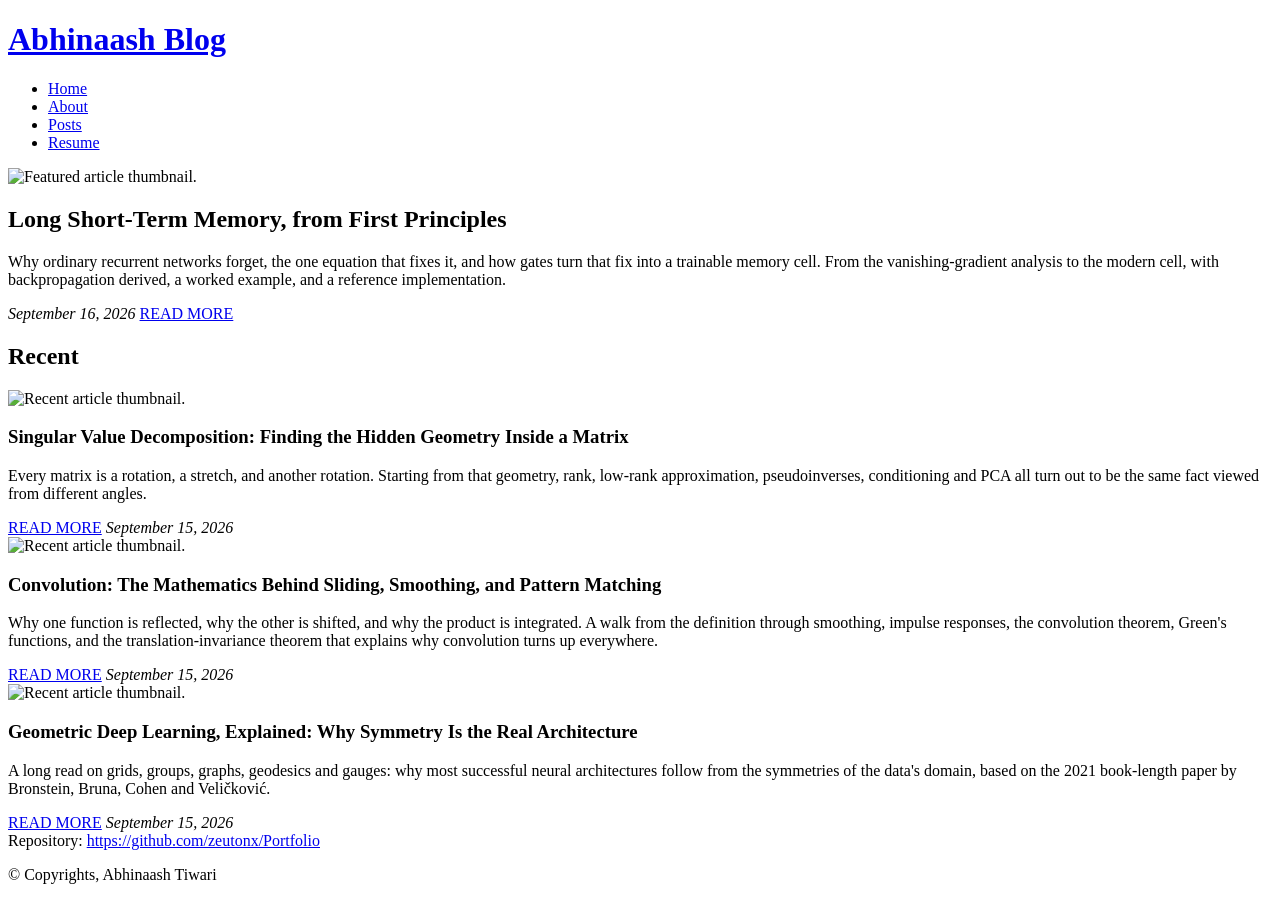
==== index.html @ e42468e2 "Add NEPSE-Data project and ORCID, move links to zeutonx GitHub" ====
<!doctype html>
<html lang="en">
<head>
	<meta charset="UTF-8">
	<meta name="author" content="Abhinaash Tiwari">
	<meta name="description" content="Abhinaash Tiwari's personal blog on mathematics, optimization theory, and applied analysis. This blog contains lecture notes, mathematical notes, and articles on various topics in mathematical optimization, including constrained optimization, non-convex optimization, numerical optimization, Lagrangian duality, KKT conditions, sensitivity analysis, and stability of optimization.">
	<meta name="keywords" content="mathematics, optimization theory, constrained optimization,non-convex optimization, numerical optimization, applied analysis,mathematical optimization, lagrangian duality, kkt conditions, sensitivity analysis,stability of optimization, proof-based mathematics, mathematical notes, lecture notes optimization">
	<meta name="viewport" content="width=device-width, initial-scale=1">
	<title>Abhinaash Blog</title>

	<link rel="icon" type="image/x-icon" href="#">
	<link rel="stylesheet" type="text/css" href="./assets/css/style.css">
	<link rel="stylesheet" type="text/css" href="./assets/css/article.css">
</head>
<body>
	<header class="container__">
		<h1 class="__header-title"><a href="./index.html">Abhinaash Blog</a></h1>
		<nav class="__header-nav">
			<ul>
				<li><a class="current-page__" href="./index.html">Home</a></li>
				<li><a href="./about.html">About</a></li>
				<li><a href="./posts.html">Posts</a></li>
				<li><a href="./resume.html">Resume</a></li>
			</ul>
		</nav>
	</header>

	<main class="container__">
		<section class="__article-featured-section">
			<article class="_article _article-featured">
				<img class="article-thumbnail_ article-featured-thumbnail_" src="https://picsum.photos/seed/lstm/800/400?grayscale" width="800" height="400" alt="Featured article thumbnail.">
				<h2 class="article-title_">Long Short-Term Memory, from First Principles</h2>
				<p class="article-description_">Why ordinary recurrent networks forget, the one equation that fixes it, and how gates turn that fix into a trainable memory cell. From the vanishing-gradient analysis to the modern cell, with backpropagation derived, a worked example, and a reference implementation.</p>
				<time class="article-date_" datetime="2026-09-16"><i>September 16, 2026</i></time>
				<a class="article-read-more_" href="./posts/lstm.html">READ MORE</a>
			</article>
		</section>

		<section class="__article-recent-section">
			<h2 class="_article-recent-section-title">Recent</h2>
			<div>
				<article class="_article _article-recent">
					<img class="article-thumbnail_" src="https://picsum.photos/seed/svd/800/400?grayscale" width="800" height="400" alt="Recent article thumbnail.">
					<h3 class="article-title_">Singular Value Decomposition: Finding the Hidden Geometry Inside a Matrix</h3>
					<p class="article-description_">Every matrix is a rotation, a stretch, and another rotation. Starting from that geometry, rank, low-rank approximation, pseudoinverses, conditioning and PCA all turn out to be the same fact viewed from different angles.</p>
					<div class="article-flex__">
						<a class="article-read-more_" href="./posts/svd.html">READ MORE</a>
						<time class="article-date_" datetime="2026-09-15"><i>September 15, 2026</i></time>
					</div>
				</article>

				<article class="_article _article-recent">
					<img class="article-thumbnail_" src="https://picsum.photos/seed/convolution/800/400?grayscale" width="800" height="400" alt="Recent article thumbnail.">
					<h3 class="article-title_">Convolution: The Mathematics Behind Sliding, Smoothing, and Pattern Matching</h3>
					<p class="article-description_">Why one function is reflected, why the other is shifted, and why the product is integrated. A walk from the definition through smoothing, impulse responses, the convolution theorem, Green's functions, and the translation-invariance theorem that explains why convolution turns up everywhere.</p>
					<div class="article-flex__">
						<a class="article-read-more_" href="./posts/convolution.html">READ MORE</a>
						<time class="article-date_" datetime="2026-09-15"><i>September 15, 2026</i></time>
					</div>
				</article>

				<article class="_article _article-recent">
					<img class="article-thumbnail_" src="https://picsum.photos/id/180/800/400?grayscale" width="800" height="400" alt="Recent article thumbnail.">
					<h3 class="article-title_">Geometric Deep Learning, Explained: Why Symmetry Is the Real Architecture</h3>
					<p class="article-description_">A long read on grids, groups, graphs, geodesics and gauges: why most successful neural architectures follow from the symmetries of the data's domain, based on the 2021 book-length paper by Bronstein, Bruna, Cohen and Veličković.</p>
					<div class="article-flex__">
						<a class="article-read-more_" href="./posts/geometric-deep-learning.html">READ MORE</a>
						<time class="article-date_" datetime="2026-09-15"><i>September 15, 2026</i></time>
					</div>
				</article>
			</div>
		</section>

		<div id="notice">
			Repository: <a href="https://github.com/zeutonx/Portfolio" target="_blank">https://github.com/zeutonx/Portfolio</a>
		</div>
	</main>

	<footer>
		<p class="__footer-copyright">&copy; Copyrights, Abhinaash Tiwari</p>
	</footer>
</body>
</html>
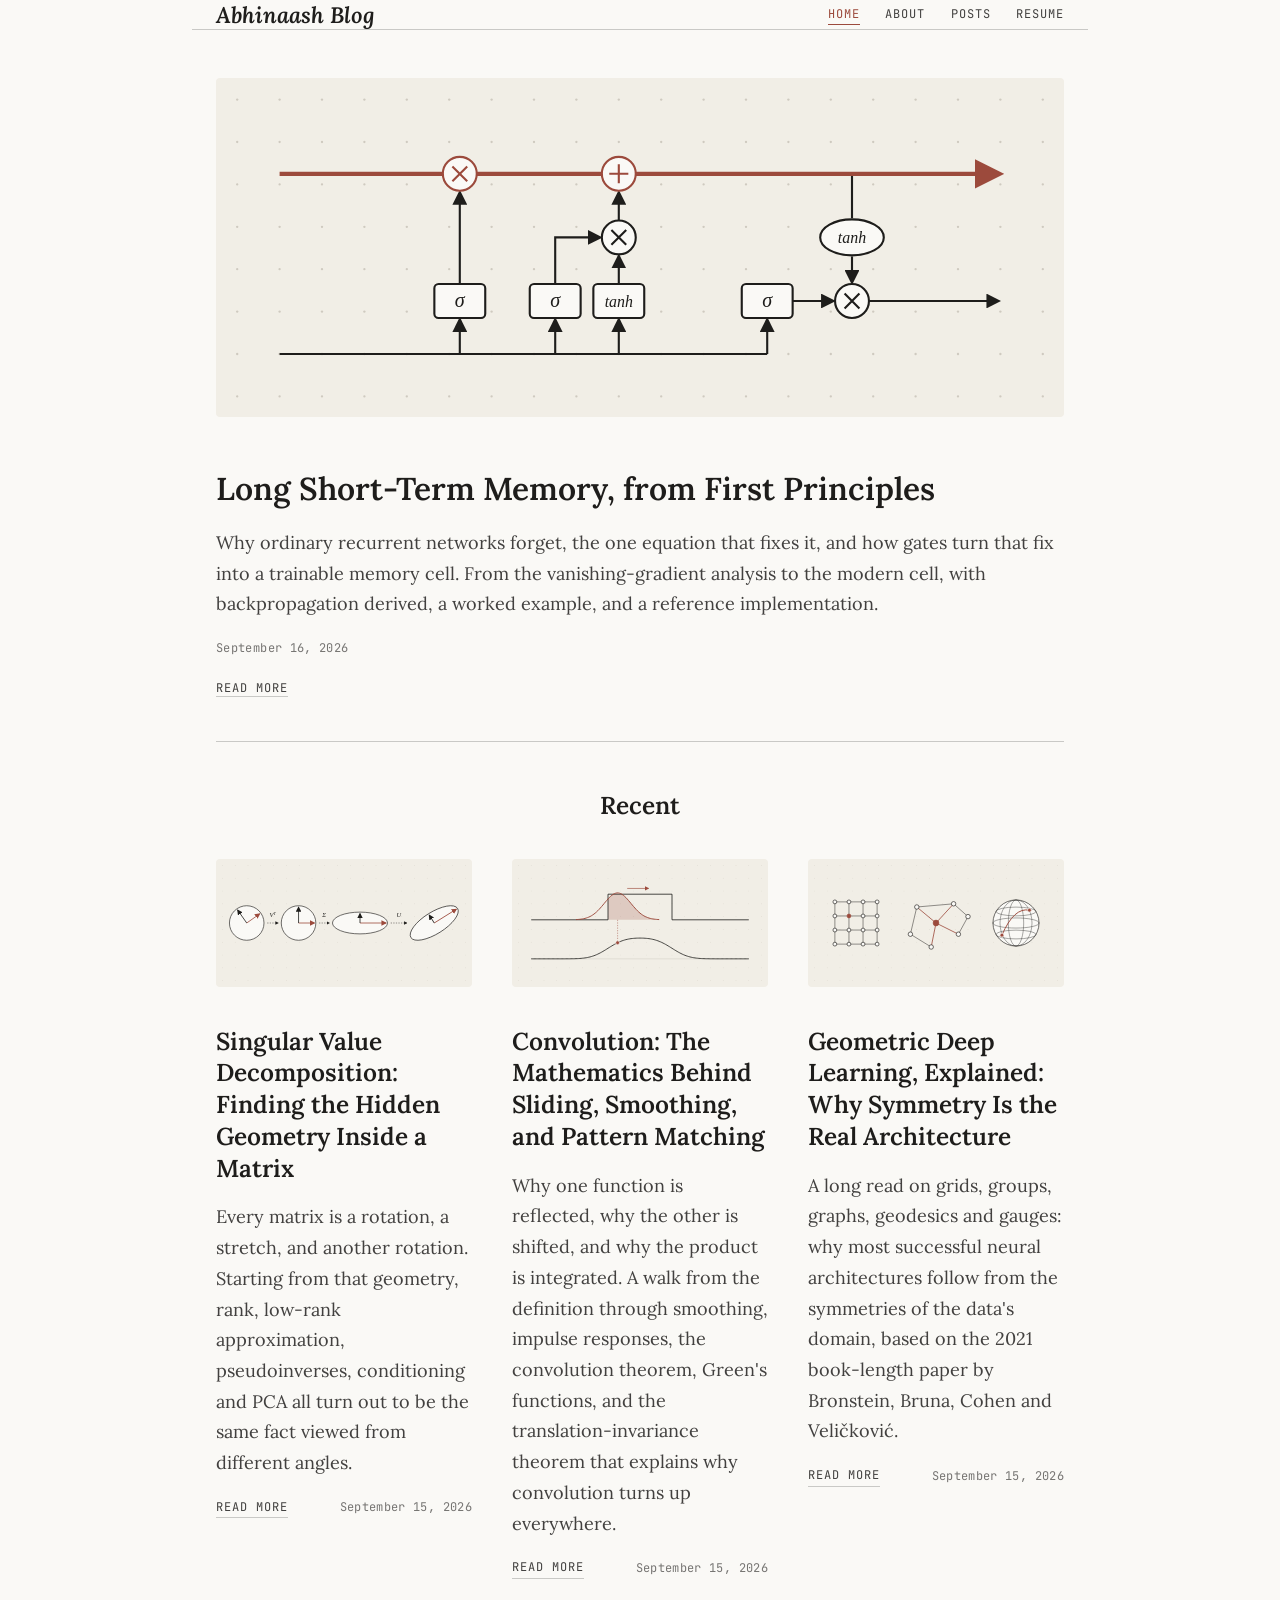
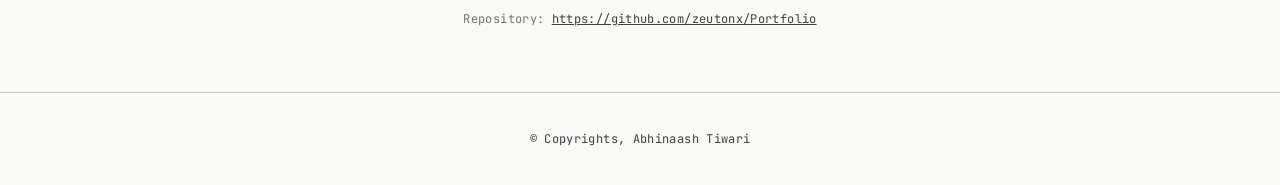
==== commit e6dbb571: "Improve SEO, unify typography and replace placeholder thumbnails Add per-page titles, descriptions, " ====
--- a/index.html
+++ b/index.html
@@ -2,15 +2,81 @@
 <html lang="en">
 <head>
 	<meta charset="UTF-8">
+	<meta name="viewport" content="width=device-width, initial-scale=1">
+	<title>Abhinaash Tiwari | Mathematics Notes and Essays</title>
+	<meta name="description" content="Proof-oriented notes and long-form essays on mathematics by Abhinaash Tiwari: optimization theory, linear algebra, optimal transport and geometric deep learning.">
 	<meta name="author" content="Abhinaash Tiwari">
-	<meta name="description" content="Abhinaash Tiwari's personal blog on mathematics, optimization theory, and applied analysis. This blog contains lecture notes, mathematical notes, and articles on various topics in mathematical optimization, including constrained optimization, non-convex optimization, numerical optimization, Lagrangian duality, KKT conditions, sensitivity analysis, and stability of optimization.">
-	<meta name="keywords" content="mathematics, optimization theory, constrained optimization,non-convex optimization, numerical optimization, applied analysis,mathematical optimization, lagrangian duality, kkt conditions, sensitivity analysis,stability of optimization, proof-based mathematics, mathematical notes, lecture notes optimization">
-	<meta name="viewport" content="width=device-width, initial-scale=1">
-	<title>Abhinaash Blog</title>
+	<meta name="keywords" content="Abhinaash Tiwari, mathematics blog, optimization theory, optimal transport, geometric deep learning, linear algebra, lecture notes, proof-based mathematics">
+	<meta name="robots" content="index, follow, max-image-preview:large">
+	<link rel="canonical" href="https://abhinaash.com.np/">
 
-	<link rel="icon" type="image/x-icon" href="#">
+	<meta property="og:type" content="website">
+	<meta property="og:site_name" content="Abhinaash Blog">
+	<meta property="og:locale" content="en_US">
+	<meta property="og:title" content="Abhinaash Tiwari | Mathematics Notes and Essays">
+	<meta property="og:description" content="Proof-oriented notes and long-form essays on mathematics by Abhinaash Tiwari: optimization theory, linear algebra, optimal transport and geometric deep learning.">
+	<meta property="og:url" content="https://abhinaash.com.np/">
+	<meta property="og:image" content="https://abhinaash.com.np/assets/images/profile-640.jpg">
+	<meta property="og:image:width" content="640">
+	<meta property="og:image:height" content="640">
+	<meta property="og:image:alt" content="Portrait of Abhinaash Tiwari">
+	<meta name="twitter:card" content="summary">
+	<meta name="twitter:title" content="Abhinaash Tiwari | Mathematics Notes and Essays">
+	<meta name="twitter:description" content="Proof-oriented notes and long-form essays on mathematics by Abhinaash Tiwari: optimization theory, linear algebra, optimal transport and geometric deep learning.">
+	<meta name="twitter:image" content="https://abhinaash.com.np/assets/images/profile-640.jpg">
+
+	<meta name="theme-color" content="#faf9f6">
+	<link rel="icon" type="image/svg+xml" href="./assets/images/favicon.svg">
+
+	<link rel="preconnect" href="https://fonts.googleapis.com">
+	<link rel="preconnect" href="https://fonts.gstatic.com" crossorigin>
+	<link rel="stylesheet" href="https://fonts.googleapis.com/css2?family=JetBrains+Mono:wght@400..600&family=Lora:ital,wght@0,400..600;1,400..600&display=swap">
 	<link rel="stylesheet" type="text/css" href="./assets/css/style.css">
 	<link rel="stylesheet" type="text/css" href="./assets/css/article.css">
+	<script type="application/ld+json">
+	{
+		"@context": "https://schema.org",
+		"@graph": [
+			{
+				"@type": "WebSite",
+				"@id": "https://abhinaash.com.np/#website",
+				"url": "https://abhinaash.com.np/",
+				"name": "Abhinaash Blog",
+				"description": "Proof-oriented notes and long-form essays on mathematics by Abhinaash Tiwari: optimization theory, linear algebra, optimal transport and geometric deep learning.",
+				"inLanguage": "en",
+				"publisher": {
+					"@id": "https://abhinaash.com.np/#person"
+				}
+			},
+			{
+				"@type": "Person",
+				"@id": "https://abhinaash.com.np/#person",
+				"name": "Abhinaash Tiwari",
+				"url": "https://abhinaash.com.np/about.html",
+				"image": "https://abhinaash.com.np/assets/images/profile-640.jpg",
+				"jobTitle": "MSc Mathematics student",
+				"affiliation": {
+					"@type": "CollegeOrUniversity",
+					"name": "University of Potsdam"
+				},
+				"alumniOf": {
+					"@type": "CollegeOrUniversity",
+					"name": "Kathmandu University"
+				},
+				"knowsAbout": [
+					"Optimization theory",
+					"Optimal transport",
+					"Geometric deep learning",
+					"Applied analysis"
+				],
+				"sameAs": [
+					"https://github.com/zeutonx",
+					"https://orcid.org/0009-0005-1467-2240"
+				]
+			}
+		]
+	}
+	</script>
 </head>
 <body>
 	<header class="container__">
@@ -28,10 +94,10 @@
 	<main class="container__">
 		<section class="__article-featured-section">
 			<article class="_article _article-featured">
-				<img class="article-thumbnail_ article-featured-thumbnail_" src="https://picsum.photos/seed/lstm/800/400?grayscale" width="800" height="400" alt="Featured article thumbnail.">
+				<img class="article-thumbnail_ article-featured-thumbnail_" src="./assets/images/thumbnails/lstm.svg" width="800" height="400" alt="">
 				<h2 class="article-title_">Long Short-Term Memory, from First Principles</h2>
 				<p class="article-description_">Why ordinary recurrent networks forget, the one equation that fixes it, and how gates turn that fix into a trainable memory cell. From the vanishing-gradient analysis to the modern cell, with backpropagation derived, a worked example, and a reference implementation.</p>
-				<time class="article-date_" datetime="2026-09-16"><i>September 16, 2026</i></time>
+				<time class="article-date_" datetime="2026-09-16">September 16, 2026</time>
 				<a class="article-read-more_" href="./posts/lstm.html">READ MORE</a>
 			</article>
 		</section>
@@ -40,39 +106,39 @@
 			<h2 class="_article-recent-section-title">Recent</h2>
 			<div>
 				<article class="_article _article-recent">
-					<img class="article-thumbnail_" src="https://picsum.photos/seed/svd/800/400?grayscale" width="800" height="400" alt="Recent article thumbnail.">
+					<img class="article-thumbnail_" src="./assets/images/thumbnails/svd.svg" width="800" height="400" alt="" loading="lazy" decoding="async">
 					<h3 class="article-title_">Singular Value Decomposition: Finding the Hidden Geometry Inside a Matrix</h3>
 					<p class="article-description_">Every matrix is a rotation, a stretch, and another rotation. Starting from that geometry, rank, low-rank approximation, pseudoinverses, conditioning and PCA all turn out to be the same fact viewed from different angles.</p>
 					<div class="article-flex__">
 						<a class="article-read-more_" href="./posts/svd.html">READ MORE</a>
-						<time class="article-date_" datetime="2026-09-15"><i>September 15, 2026</i></time>
+						<time class="article-date_" datetime="2026-09-15">September 15, 2026</time>
 					</div>
 				</article>
 
 				<article class="_article _article-recent">
-					<img class="article-thumbnail_" src="https://picsum.photos/seed/convolution/800/400?grayscale" width="800" height="400" alt="Recent article thumbnail.">
+					<img class="article-thumbnail_" src="./assets/images/thumbnails/convolution.svg" width="800" height="400" alt="" loading="lazy" decoding="async">
 					<h3 class="article-title_">Convolution: The Mathematics Behind Sliding, Smoothing, and Pattern Matching</h3>
 					<p class="article-description_">Why one function is reflected, why the other is shifted, and why the product is integrated. A walk from the definition through smoothing, impulse responses, the convolution theorem, Green's functions, and the translation-invariance theorem that explains why convolution turns up everywhere.</p>
 					<div class="article-flex__">
 						<a class="article-read-more_" href="./posts/convolution.html">READ MORE</a>
-						<time class="article-date_" datetime="2026-09-15"><i>September 15, 2026</i></time>
+						<time class="article-date_" datetime="2026-09-15">September 15, 2026</time>
 					</div>
 				</article>
 
 				<article class="_article _article-recent">
-					<img class="article-thumbnail_" src="https://picsum.photos/id/180/800/400?grayscale" width="800" height="400" alt="Recent article thumbnail.">
+					<img class="article-thumbnail_" src="./assets/images/thumbnails/geometric-deep-learning.svg" width="800" height="400" alt="" loading="lazy" decoding="async">
 					<h3 class="article-title_">Geometric Deep Learning, Explained: Why Symmetry Is the Real Architecture</h3>
 					<p class="article-description_">A long read on grids, groups, graphs, geodesics and gauges: why most successful neural architectures follow from the symmetries of the data's domain, based on the 2021 book-length paper by Bronstein, Bruna, Cohen and Veličković.</p>
 					<div class="article-flex__">
 						<a class="article-read-more_" href="./posts/geometric-deep-learning.html">READ MORE</a>
-						<time class="article-date_" datetime="2026-09-15"><i>September 15, 2026</i></time>
+						<time class="article-date_" datetime="2026-09-15">September 15, 2026</time>
 					</div>
 				</article>
 			</div>
 		</section>
 
 		<div id="notice">
-			Repository: <a href="https://github.com/zeutonx/Portfolio" target="_blank">https://github.com/zeutonx/Portfolio</a>
+			Repository: <a href="https://github.com/zeutonx/Portfolio" target="_blank" rel="noopener">https://github.com/zeutonx/Portfolio</a>
 		</div>
 	</main>
 
--- a/assets/css/style.css
+++ b/assets/css/style.css
@@ -0,0 +1,247 @@
+/* Fonts (Lora, JetBrains Mono) are loaded from a <link> in each page's <head>. */
+
+:root {
+	/* Scales gently with viewport so the wide column keeps a readable line length */
+	--font-size-primary: clamp(1rem, 0.85rem + 0.35vw, 1.2rem);
+	--font-size-secondary: 0.75rem; /* 12px: every monospace label, date and caption tag */
+	--font-size-small: 0.93em;      /* notes and figure captions */
+	--font-size-code: 0.85em;
+
+	/* Heading scale, relative to the body size */
+	--font-size-h1: 1.75em;
+	--font-size-h2: 1.35em;
+	--font-size-h3: 1.12em;
+
+	/* Weights: only these are loaded */
+	--weight-regular: 400;
+	--weight-medium: 500;
+	--weight-bold: 600;
+
+	/* Letter-spacing for monospace text */
+	--tracking-label: 0.08em; /* uppercase labels */
+	--tracking-mono: 0.03em;  /* mixed-case monospace */
+
+	--paper: #faf9f6;
+	--ink: #1e1d1b;
+
+	--foreground: rgba(30, 29, 27, 0.84);
+	--muted: rgba(30, 29, 27, 0.6);
+
+	--rule-color: rgba(30, 29, 27, 0.22);
+	--border-color: var(--rule-color);
+	--border-shorthand: 0.063rem solid var(--border-color);
+
+	--accent: #9c4a3c;
+
+	--font-serif: 'Lora', Georgia, 'Times New Roman', serif;
+	--font-mono: 'JetBrains Mono', 'SFMono-Regular', Menlo, Consolas, monospace;
+
+	--content-width: 70vw;
+
+	/* Button */
+	--button-hover-foreground: var(--paper);
+	--button-hover-backround: var(--ink);
+	--font-size-button: 0.75rem; /* 12px */
+
+	--seven: 0.438rem; /* 7px */
+	--twelve: 0.75rem; /* 12px */
+}
+
+*, *::before, *::after {
+	color: var(--foreground);
+	box-sizing: border-box;
+}
+
+html {
+	background: var(--paper);
+	-webkit-text-size-adjust: 100%;
+	text-size-adjust: 100%;
+}
+
+body {
+	min-height: 100vh;
+	margin: 0;
+	font-family: var(--font-serif);
+	font-size: var(--font-size-primary);
+	font-weight: var(--weight-regular);
+	line-height: 1.7;
+	background: var(--paper);
+	-webkit-font-smoothing: antialiased;
+	-moz-osx-font-smoothing: grayscale;
+}
+
+h1, h2, h3, h4, h5, h6 {
+	font-family: var(--font-serif);
+	font-weight: var(--weight-bold);
+	line-height: 1.3;
+	color: var(--ink);
+}
+
+h1 { font-size: var(--font-size-h1); }
+h2 { font-size: var(--font-size-h2); }
+h3 { font-size: var(--font-size-h3); }
+h4, h5, h6 { font-size: 1em; }
+
+main h1, main h2, main h3, main h4 {
+	margin-block-start: 1.6em;
+	margin-block-end: 0.6em;
+}
+
+strong, b {
+	font-weight: var(--weight-bold);
+}
+
+/* Form controls and SVG text do not inherit the page fonts by default */
+button, input, select, textarea {
+	font: inherit;
+}
+
+code, kbd, samp, pre {
+	font-family: var(--font-mono);
+	font-size: var(--font-size-code);
+}
+
+pre code {
+	font-size: inherit;
+}
+
+/* Dates read the same everywhere: post cards, post headers, resume entries */
+time {
+	font-family: var(--font-mono);
+	font-size: var(--font-size-secondary);
+	font-style: normal;
+	letter-spacing: var(--tracking-mono);
+	color: var(--muted);
+	white-space: nowrap;
+}
+
+li::marker {
+	color: var(--accent);
+}
+
+img {
+	display: block;
+	height: auto;
+	max-width: 100%;
+	border-radius: 0.25rem;
+}
+
+.container__ {
+	width: var(--content-width);
+	margin-inline: auto;
+	padding: 0 calc(var(--twelve) * 2);
+}
+
+/* Header */
+
+header {
+	display: flex;
+	justify-content: space-between;
+	align-items: center;
+	border-block-end: var(--border-shorthand);
+	margin-block-end: 3rem;
+	padding-block: 1.5rem;
+}
+
+/* An <h1> on the listing pages, a <p> everywhere else, so it sets its own type. */
+.__header-title {
+	margin: 0;
+	font-family: var(--font-serif);
+	font-size: 1.4rem;
+	line-height: 1.3;
+}
+
+.__header-title a {
+	font-style: italic;
+	font-weight: var(--weight-bold);
+	color: var(--ink);
+}
+
+header a {
+	padding-block-end: 0.125rem;
+	text-decoration: none;
+}
+
+.__header-nav ul {
+	display: flex;
+	gap: 1.6rem;
+	margin: 0;
+	padding: 0;
+	list-style-type: none;
+	font-family: var(--font-mono);
+	font-size: var(--font-size-secondary);
+	text-transform: uppercase;
+	letter-spacing: var(--tracking-label);
+}
+
+.current-page__ {
+	border-block-end: 0.0625rem solid var(--accent);
+	color: var(--accent);
+}
+
+/* Footer */
+
+footer {
+	background: transparent;
+	border-block-start: var(--border-shorthand);
+	padding: 1.5rem calc(var(--twelve) * 2);
+	margin-block-start: 4rem;
+	text-align: center;
+
+	font-family: var(--font-mono);
+	font-size: var(--font-size-secondary);
+	letter-spacing: var(--tracking-mono);
+
+	position: sticky;
+	inset-block-start: 100%;
+}
+
+.__footer-copyright {
+	color: inherit;
+}
+
+/* Notice / Link */
+
+#notice {
+	margin-top: 2rem;
+	padding: 0 var(--seven);
+	font-family: var(--font-mono);
+	font-size: var(--font-size-secondary);
+	letter-spacing: var(--tracking-mono);
+	color: var(--muted);
+	text-align: center;
+	line-height: 1.4;
+	word-wrap: break-word;
+}
+
+/* Media Query */
+
+@media (hover: hover) {
+	.__header-nav ul li a:hover {
+		border-block-end: 0.0625rem solid var(--accent);
+	}
+}
+
+@media (max-width: 48rem) {
+	:root {
+		--content-width: 100%;
+	}
+}
+
+@media (max-width: 30rem) {
+	header {
+		flex-direction: column;
+	}
+
+	.__header-title {
+		margin-block-end: 0.67rem;
+	}
+
+	.__header-nav {
+		margin-block-end: 1.5rem;
+	}
+
+	.__header-nav ul {
+		gap: 2.25rem;
+	}
+}
--- a/assets/css/article.css
+++ b/assets/css/article.css
@@ -0,0 +1,75 @@
+._article {
+	margin-block-end: 2.5rem;
+}
+
+.article-thumbnail_ {
+	width: 100%;
+	aspect-ratio: 2 / 1;
+	object-fit: cover;
+}
+
+.article-flex__ {
+	display: flex;
+	justify-content: space-between;
+	align-items: center;
+}
+
+.article-read-more_ {
+	font-family: var(--font-mono);
+	font-size: var(--font-size-secondary);
+	text-transform: uppercase;
+	letter-spacing: var(--tracking-label);
+	text-decoration: none;
+	border-block-end: var(--border-shorthand);
+}
+
+/* Card titles are one size whatever heading level the page gives them */
+.article-title_ {
+	font-size: var(--font-size-h2);
+}
+
+._article-featured .article-title_ {
+	font-size: var(--font-size-h1);
+}
+
+/* Featured Section / Featured Article */
+
+.__article-featured-section {
+	border-block-end: var(--border-shorthand);
+	margin-block-end: 3rem;
+}
+
+._article-featured .article-featured-thumbnail_ {
+	aspect-ratio: 5 / 2;
+}
+
+._article-featured .article-date_ {
+	display: block;
+	margin-block-end: 1em;
+}
+
+/* Recent Section */
+
+._article-recent-section-title {
+	text-align: center;
+	margin-block-end: 1.5em;
+}
+
+.__article-recent-section > div {
+	display: grid;
+	grid-template-columns: repeat(auto-fit, minmax(16rem, 1fr));
+	gap: 2.5rem;
+}
+
+/* Posts index */
+
+.__all-articles-section {
+	display: grid;
+	grid-template-columns: repeat(auto-fill, minmax(20rem, 1fr));
+	gap: 2.5rem 3rem;
+}
+
+.__article-recent-section > div > ._article,
+.__all-articles-section > ._article {
+	margin-block-end: 0;
+}
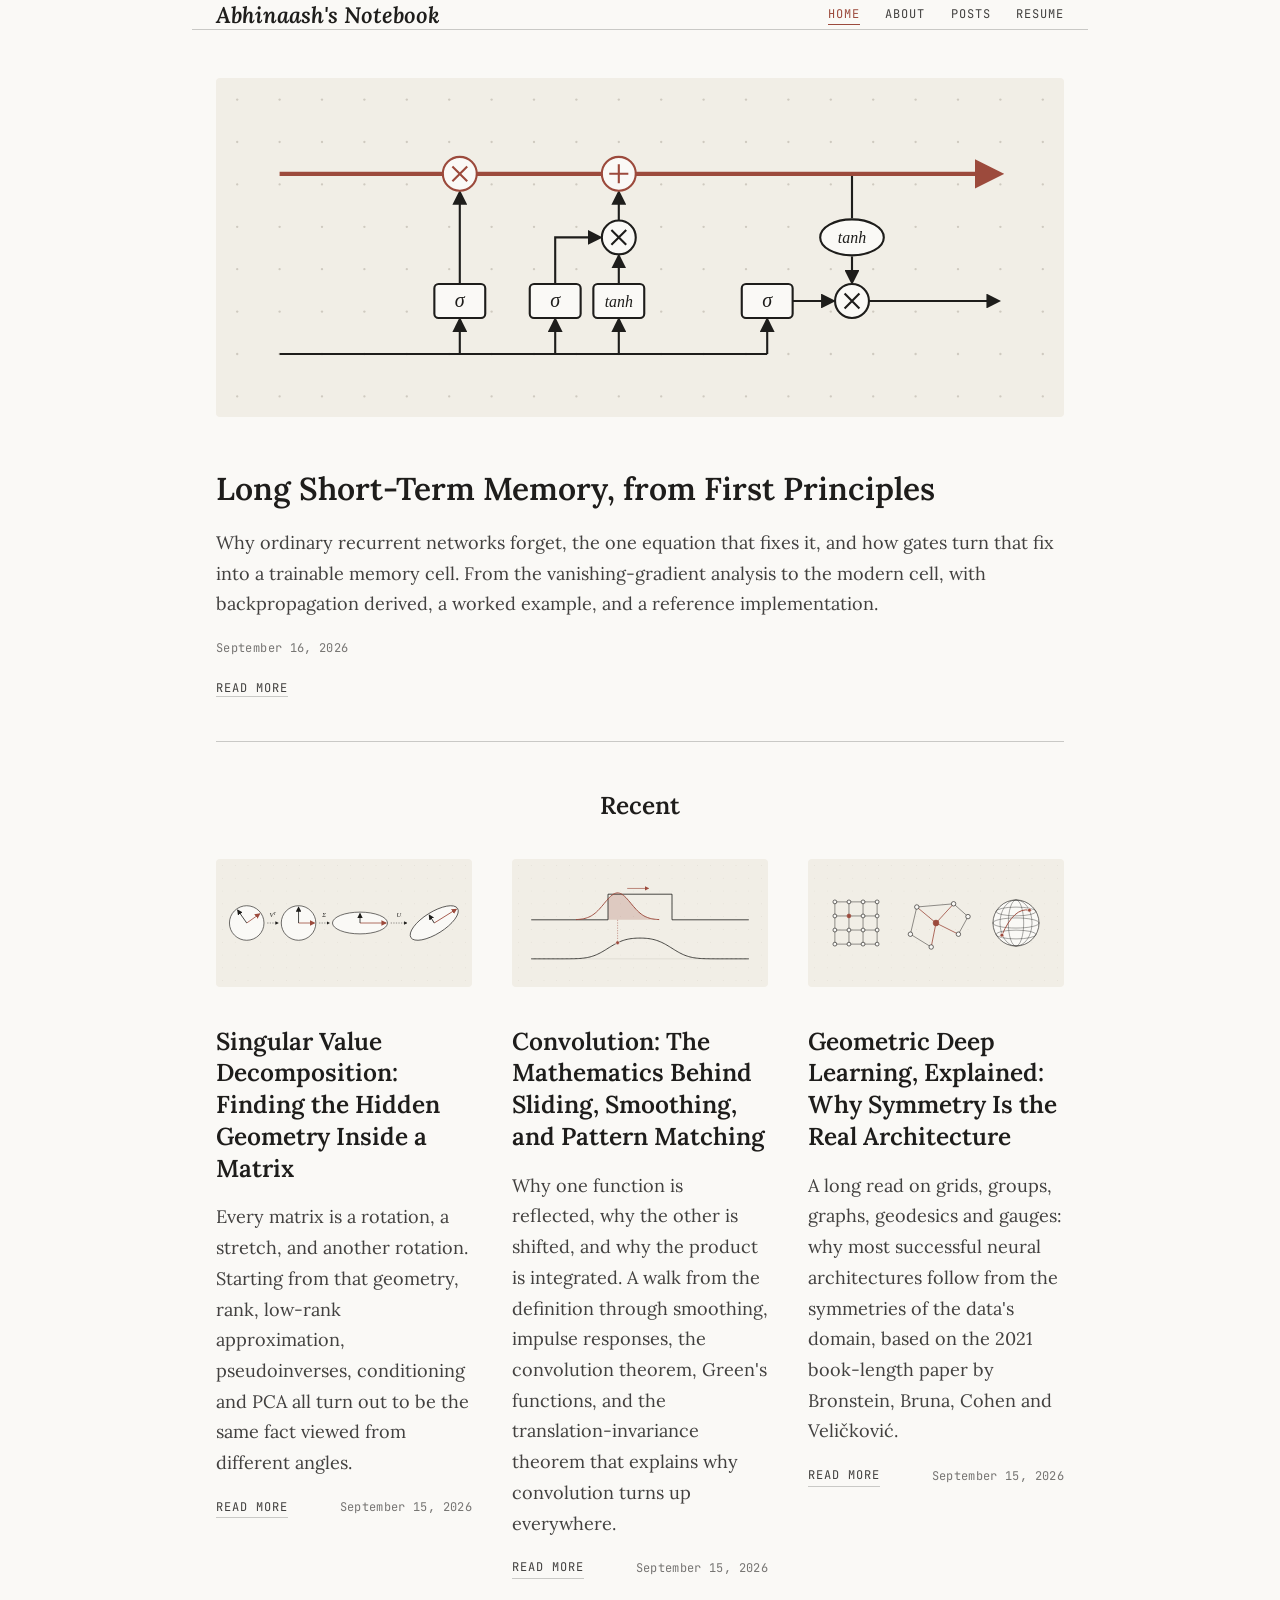
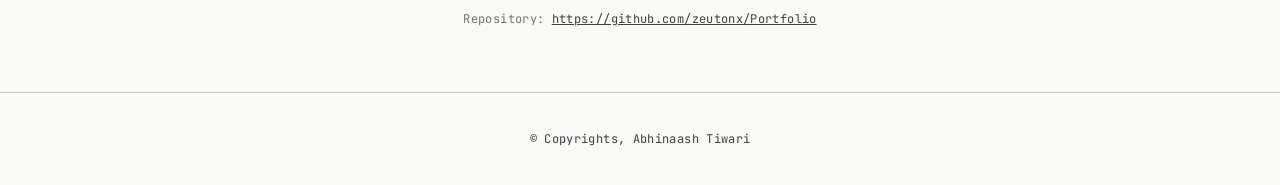
==== commit ba94e050: "Rename site to Abhinaash's Notebook" ====
--- a/index.html
+++ b/index.html
@@ -11,7 +11,7 @@
 	<link rel="canonical" href="https://abhinaash.com.np/">
 
 	<meta property="og:type" content="website">
-	<meta property="og:site_name" content="Abhinaash Blog">
+	<meta property="og:site_name" content="Abhinaash's Notebook">
 	<meta property="og:locale" content="en_US">
 	<meta property="og:title" content="Abhinaash Tiwari | Mathematics Notes and Essays">
 	<meta property="og:description" content="Proof-oriented notes and long-form essays on mathematics by Abhinaash Tiwari: optimization theory, linear algebra, optimal transport and geometric deep learning.">
@@ -41,7 +41,7 @@
 				"@type": "WebSite",
 				"@id": "https://abhinaash.com.np/#website",
 				"url": "https://abhinaash.com.np/",
-				"name": "Abhinaash Blog",
+				"name": "Abhinaash's Notebook",
 				"description": "Proof-oriented notes and long-form essays on mathematics by Abhinaash Tiwari: optimization theory, linear algebra, optimal transport and geometric deep learning.",
 				"inLanguage": "en",
 				"publisher": {
@@ -80,7 +80,7 @@
 </head>
 <body>
 	<header class="container__">
-		<h1 class="__header-title"><a href="./index.html">Abhinaash Blog</a></h1>
+		<h1 class="__header-title"><a href="./index.html">Abhinaash's Notebook</a></h1>
 		<nav class="__header-nav">
 			<ul>
 				<li><a class="current-page__" href="./index.html">Home</a></li>
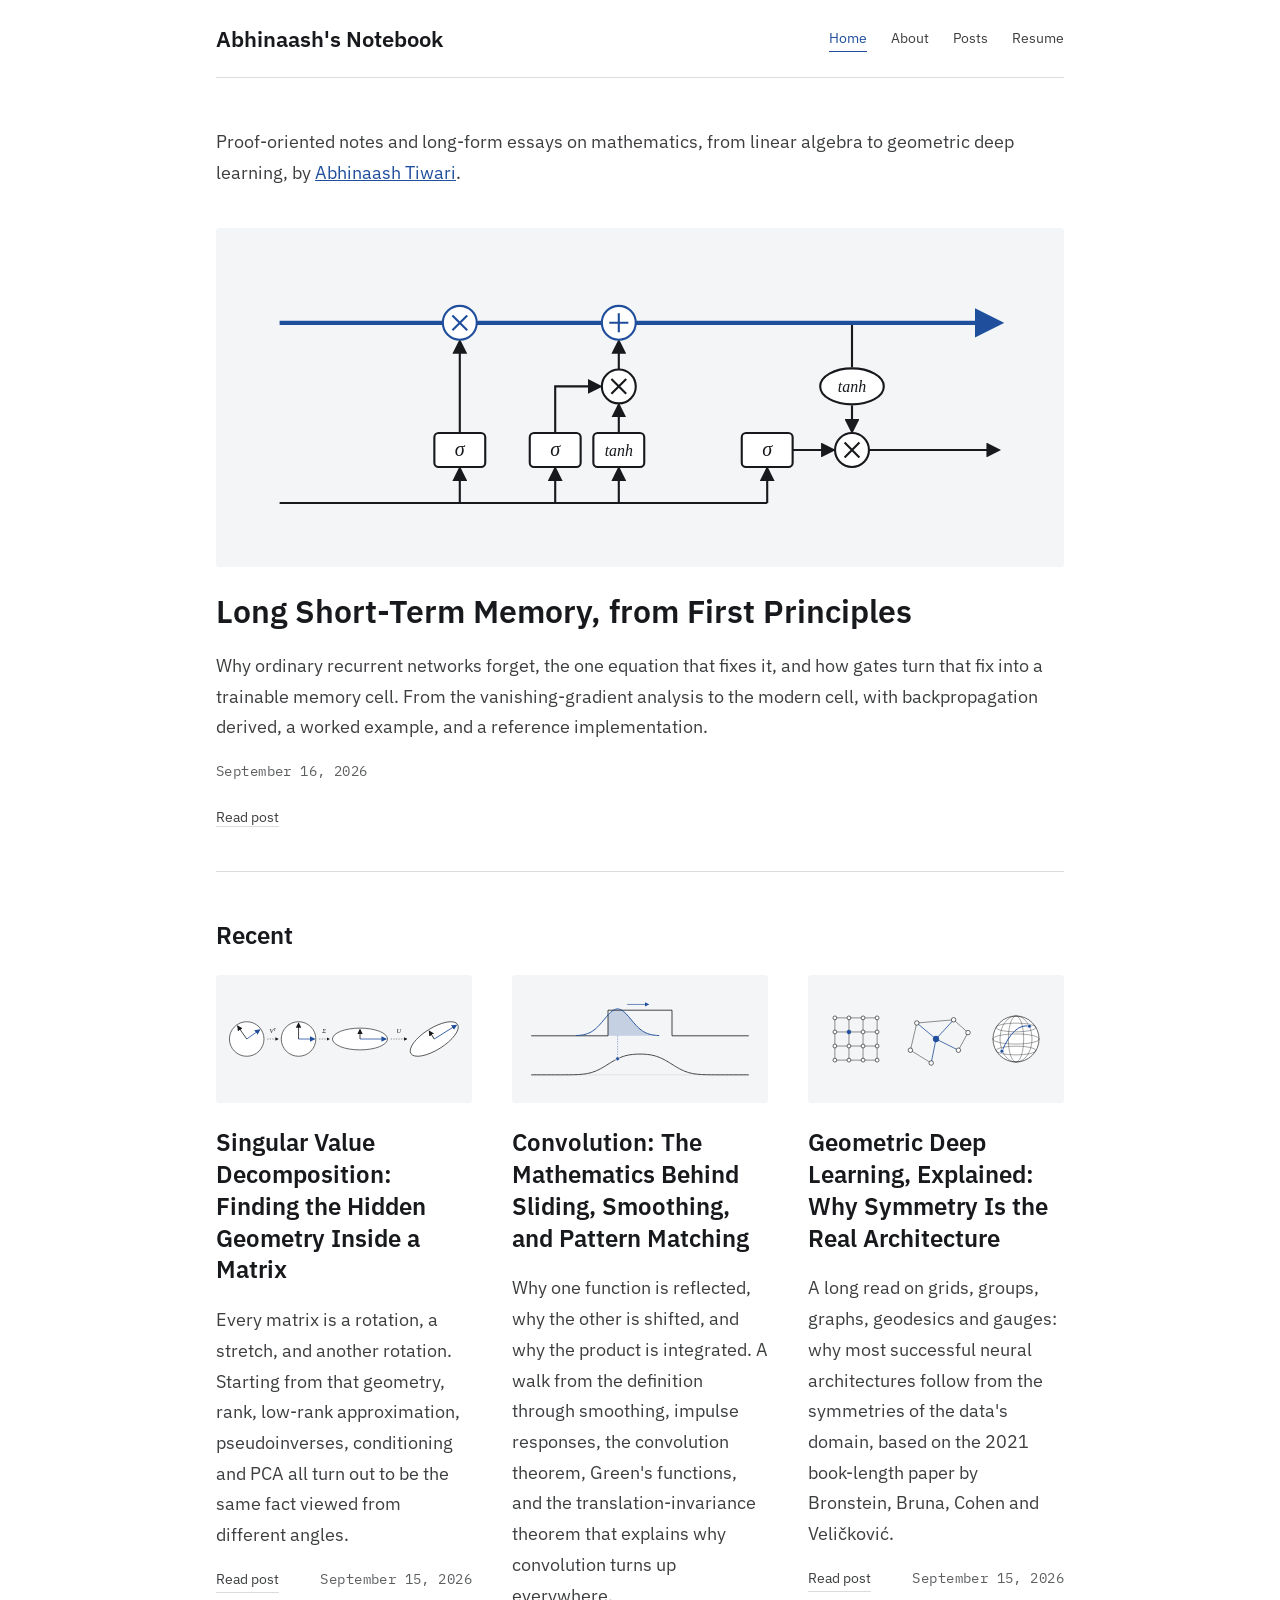
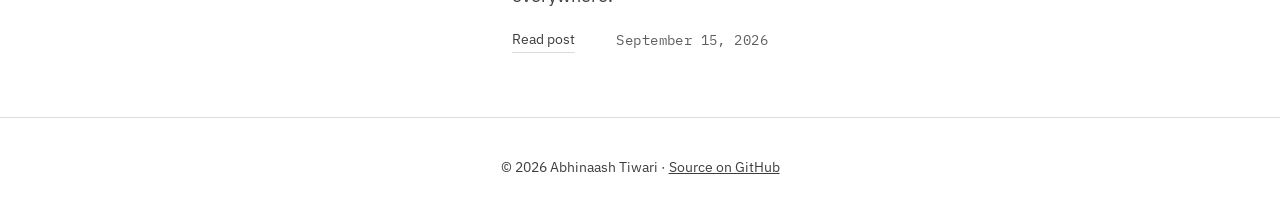
==== commit 79743324: "Redesign typography, palette and spacing; add social previews and accessibility fixes" ====
--- a/index.html
+++ b/index.html
@@ -16,21 +16,22 @@
 	<meta property="og:title" content="Abhinaash Tiwari | Mathematics Notes and Essays">
 	<meta property="og:description" content="Proof-oriented notes and long-form essays on mathematics by Abhinaash Tiwari: optimization theory, linear algebra, optimal transport and geometric deep learning.">
 	<meta property="og:url" content="https://abhinaash.com.np/">
-	<meta property="og:image" content="https://abhinaash.com.np/assets/images/profile-640.jpg">
-	<meta property="og:image:width" content="640">
-	<meta property="og:image:height" content="640">
-	<meta property="og:image:alt" content="Portrait of Abhinaash Tiwari">
-	<meta name="twitter:card" content="summary">
+	<meta property="og:image" content="https://abhinaash.com.np/assets/images/social/site.png">
+	<meta property="og:image:width" content="1200">
+	<meta property="og:image:height" content="630">
+	<meta property="og:image:alt" content="Abhinaash's Notebook: mathematics notes and essays">
+	<meta name="twitter:card" content="summary_large_image">
 	<meta name="twitter:title" content="Abhinaash Tiwari | Mathematics Notes and Essays">
 	<meta name="twitter:description" content="Proof-oriented notes and long-form essays on mathematics by Abhinaash Tiwari: optimization theory, linear algebra, optimal transport and geometric deep learning.">
-	<meta name="twitter:image" content="https://abhinaash.com.np/assets/images/profile-640.jpg">
+	<meta name="twitter:image" content="https://abhinaash.com.np/assets/images/social/site.png">
 
-	<meta name="theme-color" content="#faf9f6">
+	<meta name="theme-color" content="#ffffff">
 	<link rel="icon" type="image/svg+xml" href="./assets/images/favicon.svg">
+	<link rel="apple-touch-icon" href="./assets/images/apple-touch-icon.png">
 
 	<link rel="preconnect" href="https://fonts.googleapis.com">
 	<link rel="preconnect" href="https://fonts.gstatic.com" crossorigin>
-	<link rel="stylesheet" href="https://fonts.googleapis.com/css2?family=JetBrains+Mono:wght@400..600&family=Lora:ital,wght@0,400..600;1,400..600&display=swap">
+	<link rel="stylesheet" href="https://fonts.googleapis.com/css2?family=IBM+Plex+Mono:wght@400;500;600&family=IBM+Plex+Sans:ital,wght@0,400;0,500;0,600;1,400;1,600&display=swap">
 	<link rel="stylesheet" type="text/css" href="./assets/css/style.css">
 	<link rel="stylesheet" type="text/css" href="./assets/css/article.css">
 	<script type="application/ld+json">
@@ -54,11 +55,7 @@
 				"name": "Abhinaash Tiwari",
 				"url": "https://abhinaash.com.np/about.html",
 				"image": "https://abhinaash.com.np/assets/images/profile-640.jpg",
-				"jobTitle": "MSc Mathematics student",
-				"affiliation": {
-					"@type": "CollegeOrUniversity",
-					"name": "University of Potsdam"
-				},
+				"description": "Computational mathematics graduate of Kathmandu University",
 				"alumniOf": {
 					"@type": "CollegeOrUniversity",
 					"name": "Kathmandu University"
@@ -79,11 +76,12 @@
 	</script>
 </head>
 <body>
+	<a class="skip-link" href="#main">Skip to content</a>
 	<header class="container__">
 		<h1 class="__header-title"><a href="./index.html">Abhinaash's Notebook</a></h1>
-		<nav class="__header-nav">
+		<nav class="__header-nav" aria-label="Main navigation">
 			<ul>
-				<li><a class="current-page__" href="./index.html">Home</a></li>
+				<li><a class="current-page__" aria-current="page" href="./index.html">Home</a></li>
 				<li><a href="./about.html">About</a></li>
 				<li><a href="./posts.html">Posts</a></li>
 				<li><a href="./resume.html">Resume</a></li>
@@ -91,14 +89,18 @@
 		</nav>
 	</header>
 
-	<main class="container__">
+	<main id="main" class="container__">
+		<section class="_page-intro">
+			<p>Proof-oriented notes and long-form essays on mathematics, from linear algebra to geometric deep learning, by <a href="./about.html">Abhinaash Tiwari</a>.</p>
+		</section>
+
 		<section class="__article-featured-section">
 			<article class="_article _article-featured">
 				<img class="article-thumbnail_ article-featured-thumbnail_" src="./assets/images/thumbnails/lstm.svg" width="800" height="400" alt="">
-				<h2 class="article-title_">Long Short-Term Memory, from First Principles</h2>
+				<h2 class="article-title_"><a href="./posts/lstm.html">Long Short-Term Memory, from First Principles</a></h2>
 				<p class="article-description_">Why ordinary recurrent networks forget, the one equation that fixes it, and how gates turn that fix into a trainable memory cell. From the vanishing-gradient analysis to the modern cell, with backpropagation derived, a worked example, and a reference implementation.</p>
 				<time class="article-date_" datetime="2026-09-16">September 16, 2026</time>
-				<a class="article-read-more_" href="./posts/lstm.html">READ MORE</a>
+				<a class="article-read-more_" href="./posts/lstm.html" aria-label="Read post: Long Short-Term Memory, from First Principles">Read post</a>
 			</article>
 		</section>
 
@@ -107,43 +109,40 @@
 			<div>
 				<article class="_article _article-recent">
 					<img class="article-thumbnail_" src="./assets/images/thumbnails/svd.svg" width="800" height="400" alt="" loading="lazy" decoding="async">
-					<h3 class="article-title_">Singular Value Decomposition: Finding the Hidden Geometry Inside a Matrix</h3>
+					<h3 class="article-title_"><a href="./posts/svd.html">Singular Value Decomposition: Finding the Hidden Geometry Inside a Matrix</a></h3>
 					<p class="article-description_">Every matrix is a rotation, a stretch, and another rotation. Starting from that geometry, rank, low-rank approximation, pseudoinverses, conditioning and PCA all turn out to be the same fact viewed from different angles.</p>
 					<div class="article-flex__">
-						<a class="article-read-more_" href="./posts/svd.html">READ MORE</a>
+						<a class="article-read-more_" href="./posts/svd.html" aria-label="Read post: Singular Value Decomposition: Finding the Hidden Geometry Inside a Matrix">Read post</a>
 						<time class="article-date_" datetime="2026-09-15">September 15, 2026</time>
 					</div>
 				</article>
 
 				<article class="_article _article-recent">
 					<img class="article-thumbnail_" src="./assets/images/thumbnails/convolution.svg" width="800" height="400" alt="" loading="lazy" decoding="async">
-					<h3 class="article-title_">Convolution: The Mathematics Behind Sliding, Smoothing, and Pattern Matching</h3>
+					<h3 class="article-title_"><a href="./posts/convolution.html">Convolution: The Mathematics Behind Sliding, Smoothing, and Pattern Matching</a></h3>
 					<p class="article-description_">Why one function is reflected, why the other is shifted, and why the product is integrated. A walk from the definition through smoothing, impulse responses, the convolution theorem, Green's functions, and the translation-invariance theorem that explains why convolution turns up everywhere.</p>
 					<div class="article-flex__">
-						<a class="article-read-more_" href="./posts/convolution.html">READ MORE</a>
+						<a class="article-read-more_" href="./posts/convolution.html" aria-label="Read post: Convolution: The Mathematics Behind Sliding, Smoothing, and Pattern Matching">Read post</a>
 						<time class="article-date_" datetime="2026-09-15">September 15, 2026</time>
 					</div>
 				</article>
 
 				<article class="_article _article-recent">
 					<img class="article-thumbnail_" src="./assets/images/thumbnails/geometric-deep-learning.svg" width="800" height="400" alt="" loading="lazy" decoding="async">
-					<h3 class="article-title_">Geometric Deep Learning, Explained: Why Symmetry Is the Real Architecture</h3>
+					<h3 class="article-title_"><a href="./posts/geometric-deep-learning.html">Geometric Deep Learning, Explained: Why Symmetry Is the Real Architecture</a></h3>
 					<p class="article-description_">A long read on grids, groups, graphs, geodesics and gauges: why most successful neural architectures follow from the symmetries of the data's domain, based on the 2021 book-length paper by Bronstein, Bruna, Cohen and Veličković.</p>
 					<div class="article-flex__">
-						<a class="article-read-more_" href="./posts/geometric-deep-learning.html">READ MORE</a>
+						<a class="article-read-more_" href="./posts/geometric-deep-learning.html" aria-label="Read post: Geometric Deep Learning, Explained: Why Symmetry Is the Real Architecture">Read post</a>
 						<time class="article-date_" datetime="2026-09-15">September 15, 2026</time>
 					</div>
 				</article>
 			</div>
 		</section>
 
-		<div id="notice">
-			Repository: <a href="https://github.com/zeutonx/Portfolio" target="_blank" rel="noopener">https://github.com/zeutonx/Portfolio</a>
-		</div>
 	</main>
 
 	<footer>
-		<p class="__footer-copyright">&copy; Copyrights, Abhinaash Tiwari</p>
+		<p class="__footer-copyright">&copy; 2026 Abhinaash Tiwari &middot; <a href="https://github.com/zeutonx/Portfolio" target="_blank" rel="noopener">Source on GitHub</a></p>
 	</footer>
 </body>
 </html>
--- a/assets/css/style.css
+++ b/assets/css/style.css
@@ -1,9 +1,9 @@
-/* Fonts (Lora, JetBrains Mono) are loaded from a <link> in each page's <head>. */
+/* Fonts (IBM Plex Sans, IBM Plex Mono) are loaded from a <link> in each page's <head>. */
 
 :root {
 	/* Scales gently with viewport so the wide column keeps a readable line length */
 	--font-size-primary: clamp(1rem, 0.85rem + 0.35vw, 1.2rem);
-	--font-size-secondary: 0.75rem; /* 12px: every monospace label, date and caption tag */
+	--font-size-secondary: 0.875rem; /* 14px: labels, dates, navigation */
 	--font-size-small: 0.93em;      /* notes and figure captions */
 	--font-size-code: 0.85em;
 
@@ -18,33 +18,39 @@
 	--weight-bold: 600;
 
 	/* Letter-spacing for monospace text */
-	--tracking-label: 0.08em; /* uppercase labels */
 	--tracking-mono: 0.03em;  /* mixed-case monospace */
 
-	--paper: #faf9f6;
-	--ink: #1e1d1b;
-
-	--foreground: rgba(30, 29, 27, 0.84);
-	--muted: rgba(30, 29, 27, 0.6);
-
-	--rule-color: rgba(30, 29, 27, 0.22);
+	--paper: #ffffff;
+	--ink: #17191c;
+	--surface: #f4f5f6; /* code, notes, figures */
+
+	--foreground: rgba(23, 25, 28, 0.84);
+	--muted: rgba(23, 25, 28, 0.7);
+
+	--rule-color: rgba(23, 25, 28, 0.15);
 	--border-color: var(--rule-color);
 	--border-shorthand: 0.063rem solid var(--border-color);
 
-	--accent: #9c4a3c;
-
-	--font-serif: 'Lora', Georgia, 'Times New Roman', serif;
-	--font-mono: 'JetBrains Mono', 'SFMono-Regular', Menlo, Consolas, monospace;
-
-	--content-width: 70vw;
-
-	/* Button */
-	--button-hover-foreground: var(--paper);
-	--button-hover-backround: var(--ink);
-	--font-size-button: 0.75rem; /* 12px */
-
-	--seven: 0.438rem; /* 7px */
-	--twelve: 0.75rem; /* 12px */
+	--accent: #1f4e9c;
+
+	--font-sans: 'IBM Plex Sans', system-ui, sans-serif;
+	--font-mono: 'IBM Plex Mono', 'SFMono-Regular', Menlo, Consolas, monospace;
+
+	/* One container width for every page */
+	--content-width: 56rem;
+
+	/* Spacing: a 4px scale. Margins, paddings and gaps use only these. */
+	--space-1: 0.25rem;
+	--space-2: 0.5rem;
+	--space-3: 0.75rem;
+	--space-4: 1rem;
+	--space-6: 1.5rem;
+	--space-8: 2rem;
+	--space-10: 2.5rem;
+	--space-12: 3rem;
+	--space-16: 4rem;
+
+	--radius: 0.25rem;
 }
 
 *, *::before, *::after {
@@ -61,7 +67,7 @@
 body {
 	min-height: 100vh;
 	margin: 0;
-	font-family: var(--font-serif);
+	font-family: var(--font-sans);
 	font-size: var(--font-size-primary);
 	font-weight: var(--weight-regular);
 	line-height: 1.7;
@@ -71,7 +77,7 @@
 }
 
 h1, h2, h3, h4, h5, h6 {
-	font-family: var(--font-serif);
+	font-family: var(--font-sans);
 	font-weight: var(--weight-bold);
 	line-height: 1.3;
 	color: var(--ink);
@@ -83,8 +89,8 @@
 h4, h5, h6 { font-size: 1em; }
 
 main h1, main h2, main h3, main h4 {
-	margin-block-start: 1.6em;
-	margin-block-end: 0.6em;
+	margin-block-start: var(--space-6);
+	margin-block-end: var(--space-2);
 }
 
 strong, b {
@@ -123,55 +129,82 @@
 	display: block;
 	height: auto;
 	max-width: 100%;
-	border-radius: 0.25rem;
+	border-radius: var(--radius);
 }
 
 .container__ {
-	width: var(--content-width);
+	width: 100%;
+	max-width: var(--content-width);
 	margin-inline: auto;
-	padding: 0 calc(var(--twelve) * 2);
+	padding: 0 var(--space-6);
 }
 
 /* Header */
 
-header {
+/* Two selectors deep so .container__ does not reset the vertical padding */
+header.container__ {
+	width: calc(100% - 2 * var(--space-6));
+	max-width: calc(var(--content-width) - 2 * var(--space-6));
+	padding-inline: 0;
 	display: flex;
+	flex-wrap: wrap;
+	gap: var(--space-4) var(--space-6);
 	justify-content: space-between;
 	align-items: center;
 	border-block-end: var(--border-shorthand);
-	margin-block-end: 3rem;
-	padding-block: 1.5rem;
+	margin-block-end: var(--space-12);
+	padding-block: var(--space-6);
 }
 
 /* An <h1> on the listing pages, a <p> everywhere else, so it sets its own type. */
 .__header-title {
 	margin: 0;
-	font-family: var(--font-serif);
+	font-family: var(--font-sans);
 	font-size: 1.4rem;
 	line-height: 1.3;
 }
 
+main a:not([class]) {
+	color: var(--accent);
+}
+
+/* Keyboard access */
+
+:focus-visible {
+	outline: 0.125rem solid var(--accent);
+	outline-offset: 0.25rem;
+}
+
+.skip-link {
+	position: absolute;
+	inset-inline-start: var(--space-4);
+	inset-block-start: var(--space-2);
+	padding: var(--space-1) var(--space-3);
+	background: var(--paper);
+	transform: translateY(-200%);
+}
+
+.skip-link:focus {
+	transform: none;
+}
+
 .__header-title a {
-	font-style: italic;
 	font-weight: var(--weight-bold);
 	color: var(--ink);
 }
 
 header a {
-	padding-block-end: 0.125rem;
+	padding-block-end: var(--space-1);
 	text-decoration: none;
 }
 
 .__header-nav ul {
 	display: flex;
-	gap: 1.6rem;
+	gap: var(--space-6);
 	margin: 0;
 	padding: 0;
 	list-style-type: none;
-	font-family: var(--font-mono);
 	font-size: var(--font-size-secondary);
-	text-transform: uppercase;
-	letter-spacing: var(--tracking-label);
 }
 
 .current-page__ {
@@ -184,13 +217,11 @@
 footer {
 	background: transparent;
 	border-block-start: var(--border-shorthand);
-	padding: 1.5rem calc(var(--twelve) * 2);
-	margin-block-start: 4rem;
+	padding: var(--space-6) var(--space-6);
+	margin-block-start: var(--space-16);
 	text-align: center;
 
-	font-family: var(--font-mono);
 	font-size: var(--font-size-secondary);
-	letter-spacing: var(--tracking-mono);
 
 	position: sticky;
 	inset-block-start: 100%;
@@ -198,20 +229,6 @@
 
 .__footer-copyright {
 	color: inherit;
-}
-
-/* Notice / Link */
-
-#notice {
-	margin-top: 2rem;
-	padding: 0 var(--seven);
-	font-family: var(--font-mono);
-	font-size: var(--font-size-secondary);
-	letter-spacing: var(--tracking-mono);
-	color: var(--muted);
-	text-align: center;
-	line-height: 1.4;
-	word-wrap: break-word;
 }
 
 /* Media Query */
@@ -222,26 +239,9 @@
 	}
 }
 
-@media (max-width: 48rem) {
-	:root {
-		--content-width: 100%;
+@media (max-width: 30rem) {
+	header.container__ {
+		flex-direction: column;
+		align-items: flex-start;
 	}
 }
-
-@media (max-width: 30rem) {
-	header {
-		flex-direction: column;
-	}
-
-	.__header-title {
-		margin-block-end: 0.67rem;
-	}
-
-	.__header-nav {
-		margin-block-end: 1.5rem;
-	}
-
-	.__header-nav ul {
-		gap: 2.25rem;
-	}
-}
--- a/assets/css/article.css
+++ b/assets/css/article.css
@@ -1,5 +1,5 @@
 ._article {
-	margin-block-end: 2.5rem;
+	margin-block-end: var(--space-10);
 }
 
 .article-thumbnail_ {
@@ -15,10 +15,7 @@
 }
 
 .article-read-more_ {
-	font-family: var(--font-mono);
 	font-size: var(--font-size-secondary);
-	text-transform: uppercase;
-	letter-spacing: var(--tracking-label);
 	text-decoration: none;
 	border-block-end: var(--border-shorthand);
 }
@@ -36,7 +33,7 @@
 
 .__article-featured-section {
 	border-block-end: var(--border-shorthand);
-	margin-block-end: 3rem;
+	margin-block-end: var(--space-12);
 }
 
 ._article-featured .article-featured-thumbnail_ {
@@ -45,31 +42,54 @@
 
 ._article-featured .article-date_ {
 	display: block;
-	margin-block-end: 1em;
+	margin-block-end: var(--space-4);
 }
 
 /* Recent Section */
 
 ._article-recent-section-title {
-	text-align: center;
-	margin-block-end: 1.5em;
+	margin-block-end: var(--space-6);
 }
 
 .__article-recent-section > div {
 	display: grid;
-	grid-template-columns: repeat(auto-fit, minmax(16rem, 1fr));
-	gap: 2.5rem;
+	grid-template-columns: repeat(auto-fit, minmax(min(100%, 15rem), 1fr));
+	gap: var(--space-10);
 }
 
 /* Posts index */
 
 .__all-articles-section {
 	display: grid;
-	grid-template-columns: repeat(auto-fill, minmax(20rem, 1fr));
-	gap: 2.5rem 3rem;
+	grid-template-columns: repeat(auto-fill, minmax(min(100%, 20rem), 1fr));
+	gap: var(--space-10) var(--space-12);
 }
 
 .__article-recent-section > div > ._article,
 .__all-articles-section > ._article {
 	margin-block-end: 0;
 }
+
+main .article-title_ a {
+	color: var(--ink);
+	text-decoration: none;
+}
+
+/* Page introductions */
+
+._page-intro {
+	margin-block: 0 var(--space-10);
+}
+
+._page-intro h1,
+._page-intro p {
+	margin-block: 0 var(--space-2);
+}
+
+@media (hover: hover) {
+	main .article-title_ a:hover,
+	.article-read-more_:hover {
+		color: var(--accent);
+		border-color: var(--accent);
+	}
+}
